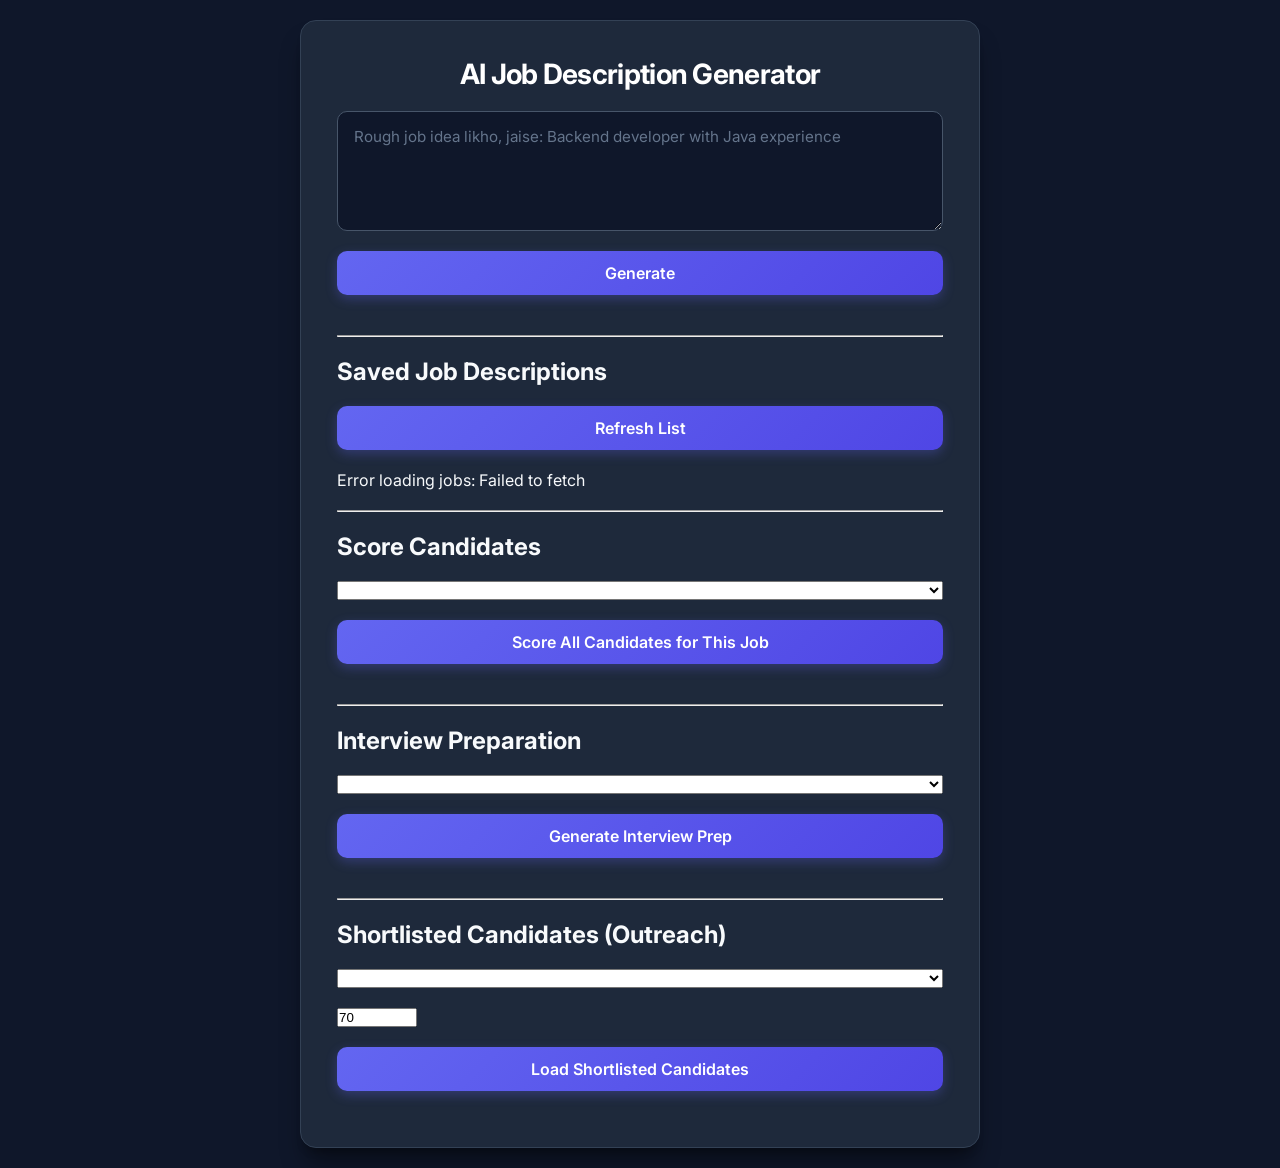
==== frontend/app.html @ d0492642 "Initial commit: Sift - AI recruiting assistant with RAG pipeline" ====
<!DOCTYPE html>
<html>
<head>
    <title>Kynto Clone - Job Description Generator</title>
    <link rel="stylesheet" href="style.css">
</head>
<body>
    <div class="container">
        <h1>AI Job Description Generator</h1>
        <textarea id="ideaInput" placeholder="Rough job idea likho, jaise: Backend developer with Java experience"></textarea>
        <button onclick="generateJobDescription()">Generate</button>
        <div id="result"></div>
        <button id="saveBtn" onclick="saveJobDescription()" style="display:none;">Save to Database</button>
    <div id="saveStatus"></div>
     <hr>

    <h2>Saved Job Descriptions</h2>
    <button onclick="loadAllJobs()">Refresh List</button>
    <div id="jobList"></div>

    <hr>
<h2>Score Candidates</h2>
<select id="jobSelect"></select>
<button onclick="scoreAllCandidates()">Score All Candidates for This Job</button>
<div id="scoreResults"></div>

<hr>
<h2>Interview Preparation</h2>
<select id="candidateSelect"></select>
<button onclick="generateInterviewPrep()">Generate Interview Prep</button>
<div id="prepResult"></div>

<hr>
<h2>Shortlisted Candidates (Outreach)</h2>
<select id="outreachJobSelect"></select>
<input type="number" id="thresholdInput" value="70" min="0" max="100" style="width:80px;" placeholder="Min score">
<button onclick="loadShortlisted()">Load Shortlisted Candidates</button>
<div id="shortlistResults"></div>

    </div>
    <script src="script.js"></script>
</body>
</html>
---- frontend/style.css ----
/* style.css */
@import url('https://fonts.googleapis.com/css2?family=Inter:wght@400;500;600;700&display=swap');

* {
    box-sizing: border-box;
    margin: 0;
    padding: 0;
}

body {
    font-family: 'Inter', -apple-system, BlinkMacSystemFont, "Segoe UI", Roboto, sans-serif;
    background: #0f172a;
    color: #f8fafc;
    min-height: 100vh;
    display: flex;
    justify-content: center;
    align-items: center;
    padding: 20px;
}

.container {
    background: #1e293b;
    border: 1px solid #334155;
    border-radius: 16px;
    box-shadow: 0 20px 25px -5px rgba(0, 0, 0, 0.4), 0 8px 10px -6px rgba(0, 0, 0, 0.3);
    width: 100%;
    max-width: 680px;
    padding: 36px;
    display: flex;
    flex-direction: column;
    gap: 20px;
}

h1 {
    font-size: 1.75rem;
    font-weight: 700;
    color: #ffffff;
    letter-spacing: -0.025em;
    text-align: center;
}

textarea#ideaInput {
    width: 100%;
    height: 120px;
    background-color: #0f172a;
    border: 1px solid #475569;
    border-radius: 10px;
    padding: 14px 16px;
    color: #f8fafc;
    font-family: inherit;
    font-size: 0.95rem;
    line-height: 1.5;
    resize: vertical;
    outline: none;
    transition: border-color 0.2s ease, box-shadow 0.2s ease;
}

textarea#ideaInput:focus {
    border-color: #6366f1;
    box-shadow: 0 0 0 3px rgba(99, 102, 241, 0.25);
}

textarea#ideaInput::placeholder {
    color: #64748b;
}

button {
    background: linear-gradient(135deg, #6366f1 0%, #4f46e5 100%);
    color: #ffffff;
    font-family: inherit;
    font-size: 1rem;
    font-weight: 600;
    padding: 12px 24px;
    border: none;
    border-radius: 10px;
    cursor: pointer;
    transition: transform 0.1s ease, background 0.2s ease, box-shadow 0.2s ease;
    box-shadow: 0 4px 12px rgba(99, 102, 241, 0.3);
}

button:hover {
    background: linear-gradient(135deg, #4f46e5 0%, #4338ca 100%);
    box-shadow: 0 6px 16px rgba(99, 102, 241, 0.4);
}

button:active {
    transform: scale(0.98);
}

#result {
    margin-top: 10px;
    background-color: #0f172a;
    border: 1px solid #334155;
    border-radius: 10px;
    padding: 20px;
    color: #cbd5e1;
    font-size: 0.95rem;
    line-height: 1.6;
    white-space: pre-wrap;
    word-break: break-word;
    min-height: 60px;
}
.job-card {
    border: 1px solid #ddd;
    border-radius: 8px;
    padding: 12px;
    margin-bottom: 10px;
}

.job-card h3 {
    margin: 0 0 8px 0;
}

.job-card button {
    background-color: #e74c3c;
    color: white;
    border: none;
    padding: 6px 12px;
    border-radius: 4px;
    cursor: pointer;
}


.score-card {
    border-left: 4px solid #3498db;
    padding: 10px;
    margin-bottom: 10px;
    background: #f9f9f9;
    color: #222;       
}

.score-card h3 {
    color: #111;
    margin: 0 0 8px 0;
}

.score-card p {
    color: #333;
}

.prep-card {
    border-left: 4px solid #2ecc71;
    padding: 15px;
    margin-top: 10px;
    background: #f9f9f9;
    color: #222;
}

.prep-card h3 {
    color: #111;
    margin: 12px 0 6px 0;
}


.rag-note {
    background: #eef6ff;
    border-left: 4px solid #3498db;
    padding: 10px 14px;
    margin-bottom: 15px;
    font-style: italic;
    color: #2c3e50;
    border-radius: 4px;
}

.prep-card p {
    color: #333;
    margin: 0;
}

#result:empty {
    display: none;
}

.outreach-card {
    border-left: 4px solid #9b59b6;
    padding: 15px;
    margin-bottom: 12px;
    background: #f9f9f9;
    color: #222;
}

.outreach-card h3 {
    color: #111;
    margin: 0 0 8px 0;
}

.outreach-card p {
    color: #333;
    margin: 0 0 10px 0;
}

.outreach-card button {
    background-color: #9b59b6;
    color: white;
    border: none;
    padding: 8px 16px;
    border-radius: 4px;
    cursor: pointer;
}

.badge-contacted {
    display: inline-block;
    background: #d4edda;
    color: #155724;
    padding: 6px 12px;
    border-radius: 4px;
    font-size: 13px;
    font-weight: 600;
}
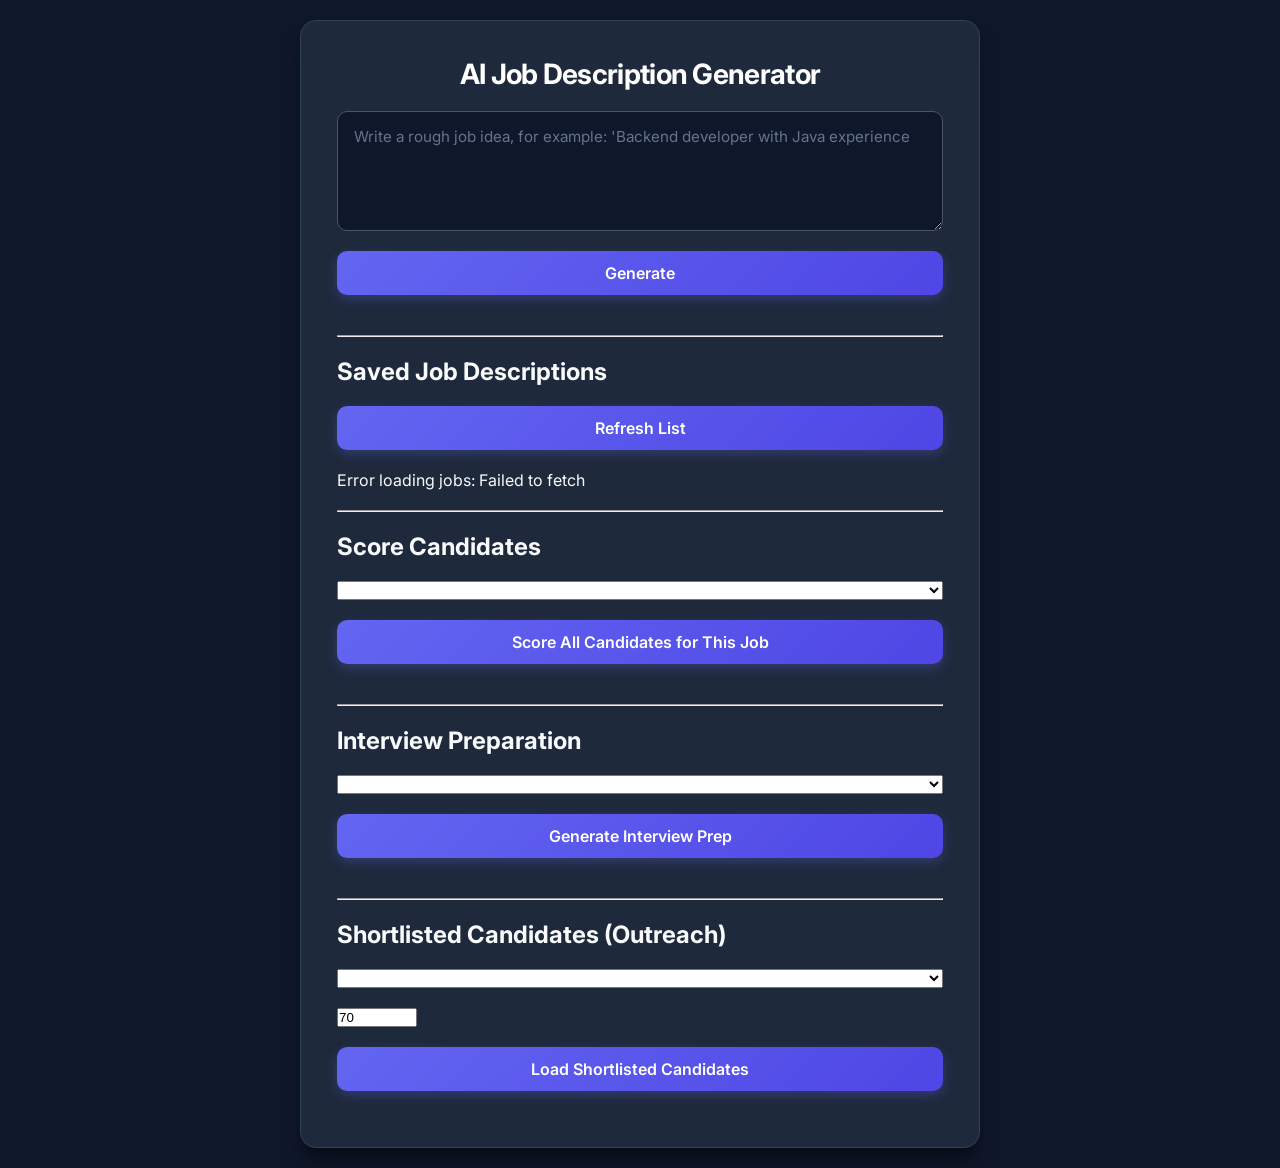
==== commit 8c7082d8: "The placeholder name has been changed" ====
--- a/frontend/app.html
+++ b/frontend/app.html
@@ -1,13 +1,13 @@
 <!DOCTYPE html>
 <html>
 <head>
-    <title>Kynto Clone - Job Description Generator</title>
+    <title>Sift - Job Description Generator</title>
     <link rel="stylesheet" href="style.css">
 </head>
 <body>
     <div class="container">
         <h1>AI Job Description Generator</h1>
-        <textarea id="ideaInput" placeholder="Rough job idea likho, jaise: Backend developer with Java experience"></textarea>
+        <textarea id="ideaInput" placeholder="Write a rough job idea, for example: 'Backend developer with Java experience"></textarea>
         <button onclick="generateJobDescription()">Generate</button>
         <div id="result"></div>
         <button id="saveBtn" onclick="saveJobDescription()" style="display:none;">Save to Database</button>
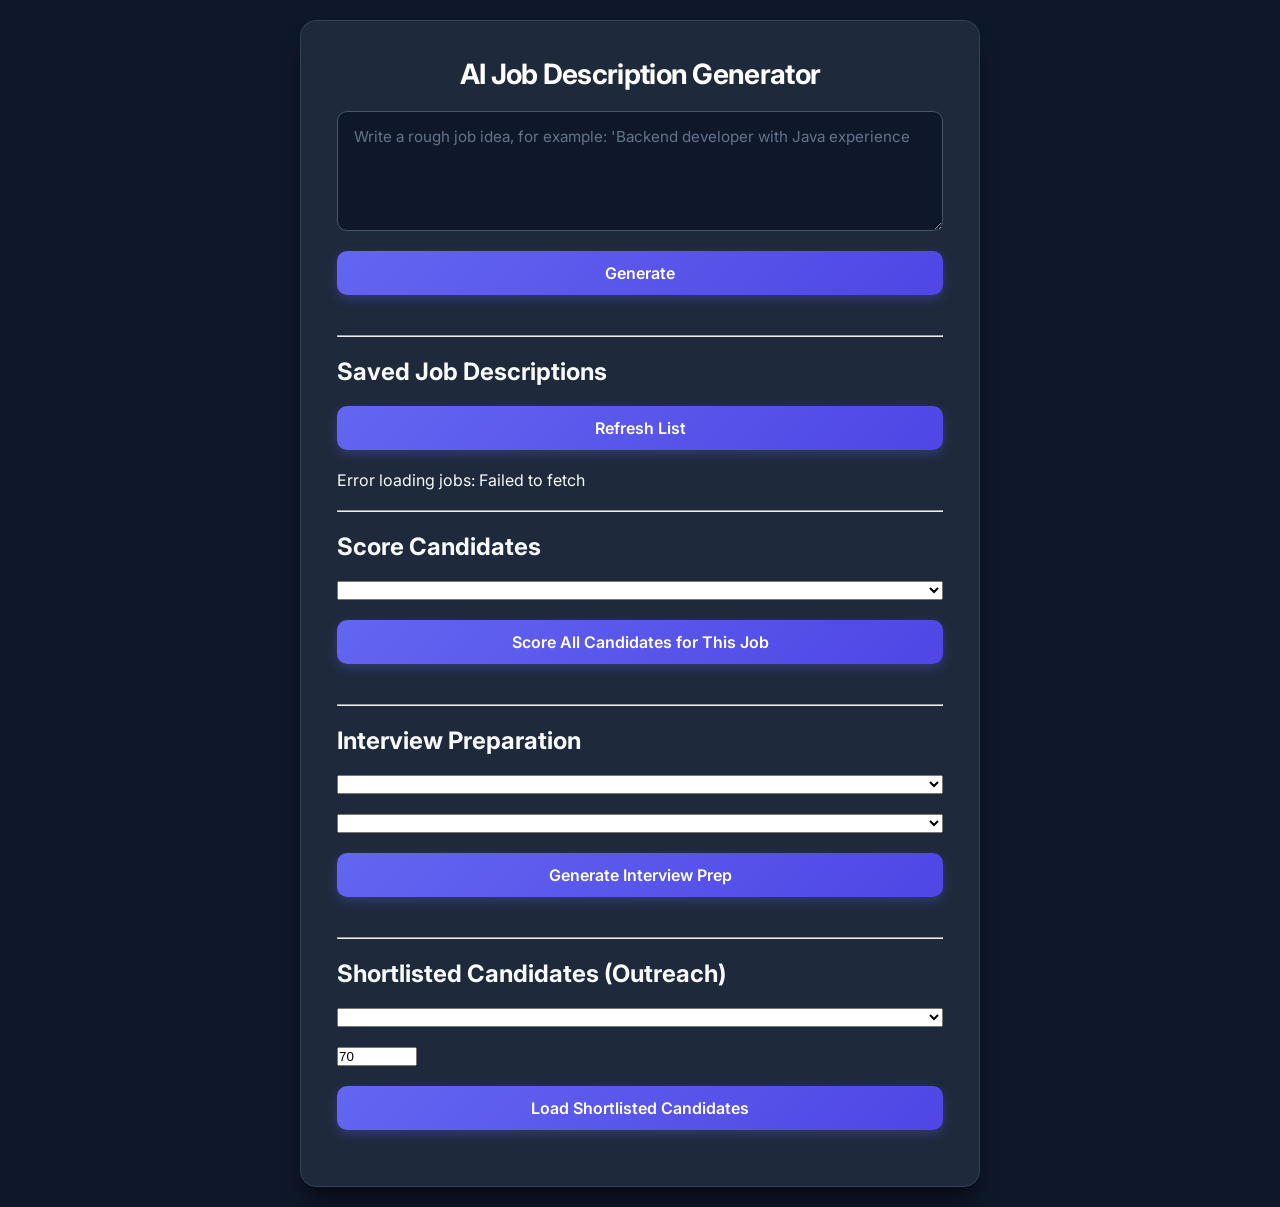
==== commit ced671ed: "Make interview prep job-aware" ====
--- a/frontend/app.html
+++ b/frontend/app.html
@@ -3,6 +3,7 @@
 <head>
     <title>Sift - Job Description Generator</title>
     <link rel="stylesheet" href="style.css">
+    <link rel="icon" type="image/svg+xml" href="favicon.svg">
 </head>
 <body>
     <div class="container">
@@ -26,6 +27,7 @@
 
 <hr>
 <h2>Interview Preparation</h2>
+        <select id="prepJobSelect"></select>
 <select id="candidateSelect"></select>
 <button onclick="generateInterviewPrep()">Generate Interview Prep</button>
 <div id="prepResult"></div>
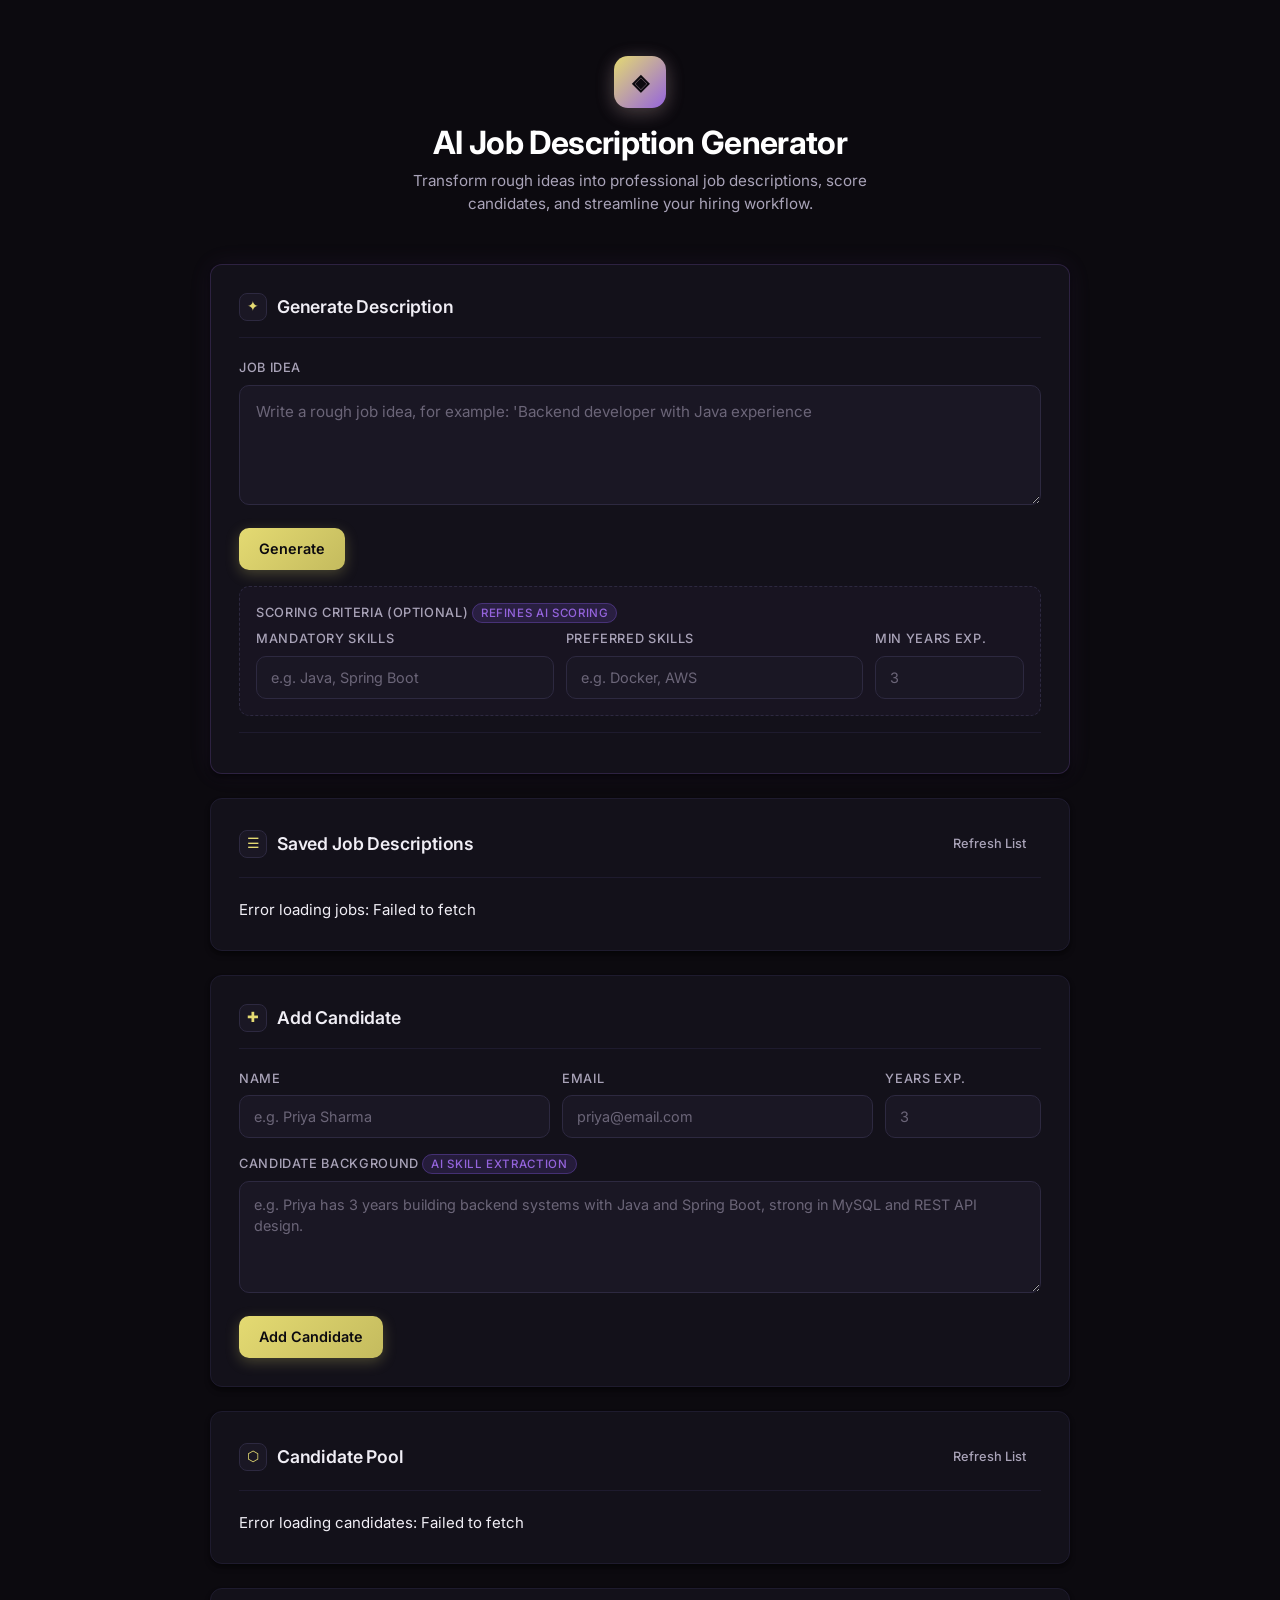
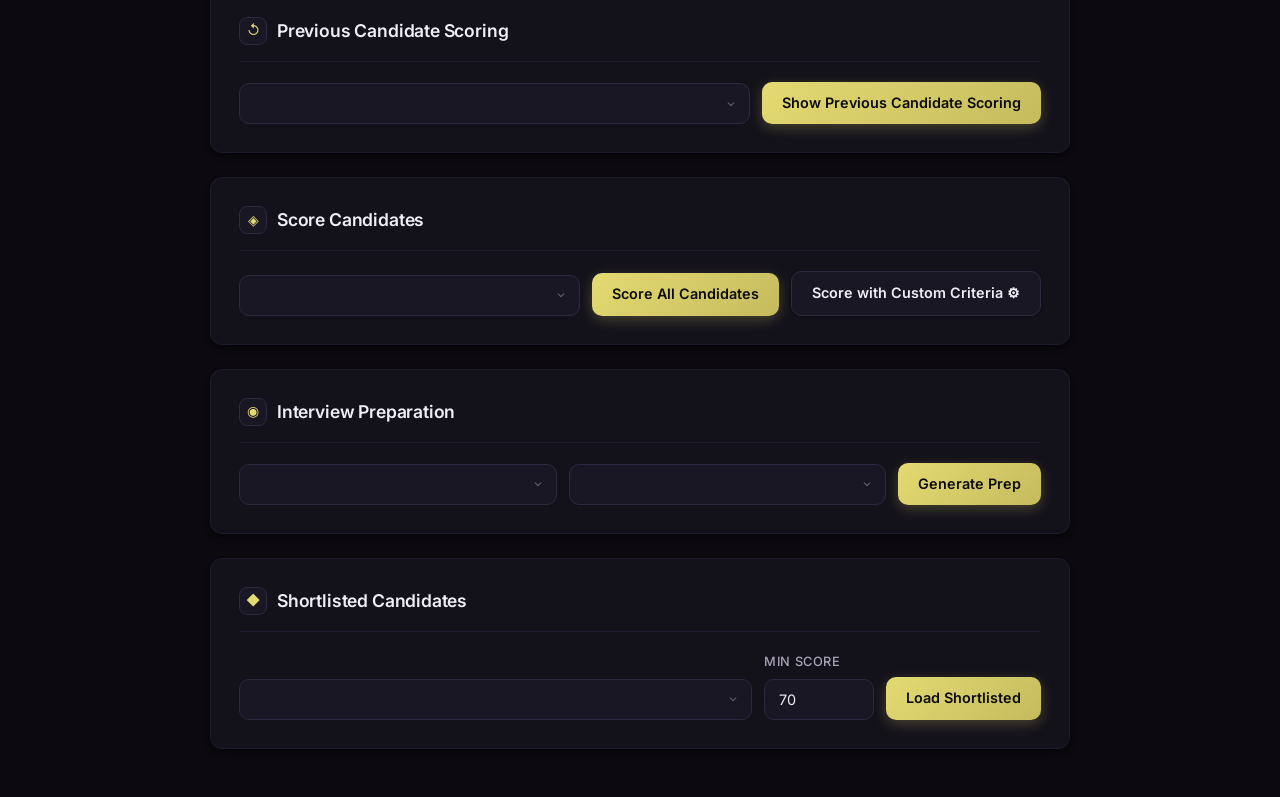
==== commit c6392f75: "Update app.html with updated UI" ====
--- a/frontend/app.html
+++ b/frontend/app.html
@@ -1,45 +1,217 @@
 <!DOCTYPE html>
-<html>
+<html lang="en">
 <head>
+    <meta charset="UTF-8">
+    <meta name="viewport" content="width=device-width, initial-scale=1.0">
     <title>Sift - Job Description Generator</title>
     <link rel="stylesheet" href="style.css">
     <link rel="icon" type="image/svg+xml" href="favicon.svg">
+    <base target="_blank">
 </head>
 <body>
+<div class="app-wrapper">
     <div class="container">
-        <h1>AI Job Description Generator</h1>
-        <textarea id="ideaInput" placeholder="Write a rough job idea, for example: 'Backend developer with Java experience"></textarea>
-        <button onclick="generateJobDescription()">Generate</button>
-        <div id="result"></div>
-        <button id="saveBtn" onclick="saveJobDescription()" style="display:none;">Save to Database</button>
-    <div id="saveStatus"></div>
-     <hr>
-
-    <h2>Saved Job Descriptions</h2>
-    <button onclick="loadAllJobs()">Refresh List</button>
-    <div id="jobList"></div>
-
-    <hr>
-<h2>Score Candidates</h2>
-<select id="jobSelect"></select>
-<button onclick="scoreAllCandidates()">Score All Candidates for This Job</button>
-<div id="scoreResults"></div>
-
-<hr>
-<h2>Interview Preparation</h2>
-        <select id="prepJobSelect"></select>
-<select id="candidateSelect"></select>
-<button onclick="generateInterviewPrep()">Generate Interview Prep</button>
-<div id="prepResult"></div>
-
-<hr>
-<h2>Shortlisted Candidates (Outreach)</h2>
-<select id="outreachJobSelect"></select>
-<input type="number" id="thresholdInput" value="70" min="0" max="100" style="width:80px;" placeholder="Min score">
-<button onclick="loadShortlisted()">Load Shortlisted Candidates</button>
-<div id="shortlistResults"></div>
-
+        <header class="page-header">
+            <div class="brand-mark">
+                <span class="brand-icon">◈</span>
+            </div>
+            <h1>AI Job Description Generator</h1>
+            <p class="subtitle">Transform rough ideas into professional job descriptions, score candidates, and streamline your hiring workflow.</p>
+        </header>
+
+
+        <section class="section-card primary-section">
+            <div class="section-header">
+                <span class="section-icon">✦</span>
+                <h2>Generate Description</h2>
+            </div>
+            <div class="input-group">
+                <label for="ideaInput">Job Idea</label>
+                <textarea id="ideaInput" placeholder="Write a rough job idea, for example: 'Backend developer with Java experience"></textarea>
+            </div>
+            <div class="action-row">
+                <button class="btn-primary" onclick="generateJobDescription()">Generate</button>
+            </div>
+            <div id="result" class="result-panel"></div>
+            <div class="input-group criteria-group">
+                <label class="label-with-badge">
+                    Scoring Criteria (Optional)
+                    <span class="ai-badge">Refines AI Scoring</span>
+                </label>
+                <div class="form-row">
+                    <div class="input-wrapper" style="flex:2;">
+                        <label for="mandatorySkillsInput">Mandatory Skills</label>
+                        <input type="text" id="mandatorySkillsInput" placeholder="e.g. Java, Spring Boot">
+                    </div>
+                    <div class="input-wrapper" style="flex:2;">
+                        <label for="preferredSkillsInput">Preferred Skills</label>
+                        <input type="text" id="preferredSkillsInput" placeholder="e.g. Docker, AWS">
+                    </div>
+                    <div class="input-wrapper" style="flex:1;">
+                        <label for="minExpInput">Min Years Exp.</label>
+                        <input type="number" id="minExpInput" placeholder="3">
+                    </div>
+                </div>
+            </div>
+            <div class="action-row secondary-actions">
+                <button id="saveBtn" class="btn-secondary" onclick="saveJobDescription()" style="display:none;">Save to Database</button>
+                <div id="saveStatus" class="status-message"></div>
+            </div>
+        </section>
+
+
+        <section class="section-card">
+            <div class="section-header">
+                <span class="section-icon">☰</span>
+                <h2>Saved Job Descriptions</h2>
+                <button class="btn-ghost btn-small" onclick="loadAllJobs()">Refresh List</button>
+            </div>
+            <div id="jobList" class="content-list"></div>
+        </section>
+
+
+        <section class="section-card">
+            <div class="section-header">
+                <span class="section-icon">✚</span>
+                <h2>Add Candidate</h2>
+            </div>
+            <div class="input-group">
+                <div class="form-row">
+                    <div class="input-wrapper" style="flex:2;">
+                        <label for="newCandName">Name</label>
+                        <input type="text" id="newCandName" placeholder="e.g. Priya Sharma">
+                    </div>
+                    <div class="input-wrapper" style="flex:2;">
+                        <label for="newCandEmail">Email</label>
+                        <input type="email" id="newCandEmail" placeholder="priya@email.com">
+                    </div>
+                    <div class="input-wrapper" style="flex:1;">
+                        <label for="newCandExp">Years Exp.</label>
+                        <input type="number" id="newCandExp" placeholder="3">
+                    </div>
+                </div>
+            </div>
+            <div class="input-group">
+                <label for="newCandDesc" class="label-with-badge">
+                    Candidate Background
+                    <span class="ai-badge">AI Skill Extraction</span>
+                </label>
+                <textarea id="newCandDesc" rows="4" placeholder="e.g. Priya has 3 years building backend systems with Java and Spring Boot, strong in MySQL and REST API design."></textarea>
+            </div>
+            <div class="action-row">
+                <button class="btn-primary" onclick="addCandidateManually()">Add Candidate</button>
+            </div>
+            <div id="addCandStatus" class="status-message"></div>
+        </section>
+
+        <section class="section-card">
+            <div class="section-header">
+                <span class="section-icon">⬡</span>
+                <h2>Candidate Pool</h2>
+                <button class="btn-ghost btn-small" onclick="loadCandidateProfiles()">Refresh List</button>
+            </div>
+            <div id="candidateList" class="content-list"></div>
+        </section>
+
+
+        <section class="section-card">
+            <div class="section-header">
+                <span class="section-icon">↺</span>
+                <h2>Previous Candidate Scoring</h2>
+            </div>
+            <div class="form-row">
+                <div class="select-wrapper">
+                    <select id="historyJobSelect"></select>
+                </div>
+                <button class="btn-primary" onclick="loadPreviousScores()">Show Previous Candidate Scoring</button>
+            </div>
+            <div id="historyResults" class="content-list"></div>
+        </section>
+
+
+        <section class="section-card">
+            <div class="section-header">
+                <span class="section-icon">◈</span>
+                <h2>Score Candidates</h2>
+            </div>
+            <div class="form-row">
+                <div class="select-wrapper">
+                    <select id="jobSelect"></select>
+                </div>
+                <button class="btn-primary" onclick="scoreAllCandidates()">Score All Candidates</button>
+                <button class="btn-secondary" onclick="toggleCustomCriteriaPanel()">Score with Custom Criteria ⚙</button>
+            </div>
+
+
+            <div id="customCriteriaPanel" class="criteria-group" style="display:none;">
+                <label class="label-with-badge">
+                    Custom Scoring Criteria
+                    <span class="ai-badge">Session Only — Not Saved</span>
+                </label>
+                <div class="form-row">
+                    <div class="input-wrapper" style="flex:2;">
+                        <label for="customMandatorySkills">Mandatory Skills</label>
+                        <input type="text" id="customMandatorySkills" placeholder="e.g. Backend development">
+                    </div>
+                    <div class="input-wrapper" style="flex:2;">
+                        <label for="customPreferredSkills">Preferred Skills</label>
+                        <input type="text" id="customPreferredSkills" placeholder="e.g. Java, Spring Boot">
+                    </div>
+                    <div class="input-wrapper" style="flex:1;">
+                        <label for="customMinExp">Min Years Exp.</label>
+                        <input type="number" id="customMinExp" placeholder="3">
+                    </div>
+                </div>
+                <div class="input-group" style="margin-top:12px;">
+                    <label for="customRecruiterNotes">Recruiter Notes / Flexibility</label>
+                    <textarea id="customRecruiterNotes" rows="3" placeholder="e.g. Open to candidates with PHP or similar backend experience instead of Java specifically, if their overall experience is strong."></textarea>
+                </div>
+                <div class="action-row" style="margin-top:12px;">
+                    <button class="btn-primary" onclick="scoreWithCustomCriteria()">Score with these Criteria</button>
+                </div>
+            </div>
+
+            <div id="scoreResults" class="content-list"></div>
+        </section>
+
+
+        <section class="section-card">
+            <div class="section-header">
+                <span class="section-icon">◉</span>
+                <h2>Interview Preparation</h2>
+            </div>
+            <div class="form-row">
+                <div class="select-wrapper">
+                    <select id="prepJobSelect"></select>
+                </div>
+                <div class="select-wrapper">
+                    <select id="candidateSelect"></select>
+                </div>
+                <button class="btn-primary" onclick="generateInterviewPrep()">Generate Prep</button>
+            </div>
+            <div id="prepResult" class="result-panel"></div>
+        </section>
+
+
+        <section class="section-card">
+            <div class="section-header">
+                <span class="section-icon">◆</span>
+                <h2>Shortlisted Candidates</h2>
+            </div>
+            <div class="form-row">
+                <div class="select-wrapper">
+                    <select id="outreachJobSelect"></select>
+                </div>
+                <div class="input-wrapper threshold-wrapper">
+                    <label for="thresholdInput">Min Score</label>
+                    <input type="number" id="thresholdInput" value="70" min="0" max="100" placeholder="Min score">
+                </div>
+                <button class="btn-primary" onclick="loadShortlisted()">Load Shortlisted</button>
+            </div>
+            <div id="shortlistResults" class="content-list"></div>
+        </section>
     </div>
-    <script src="script.js"></script>
+</div>
+<script src="script.js"></script>
 </body>
 </html>
--- a/frontend/style.css
+++ b/frontend/style.css
@@ -1,209 +1,810 @@
-/* style.css */
+
 @import url('https://fonts.googleapis.com/css2?family=Inter:wght@400;500;600;700&display=swap');
 
-* {
+
+:root {
+    --gold: #E4DA72;
+    --gold-dim: #c4bb5e;
+    --gold-glow: rgba(228, 218, 114, 0.15);
+    --gold-glow-strong: rgba(228, 218, 114, 0.3);
+    --purple: #9564DD;
+    --purple-dim: #7a4fc4;
+    --purple-glow: rgba(149, 100, 221, 0.15);
+    --purple-glow-strong: rgba(149, 100, 221, 0.3);
+
+    --bg-primary: #0c0a0f;
+    --bg-secondary: #13111a;
+    --bg-tertiary: #1a1724;
+    --bg-elevated: #1e1b2e;
+    --border-subtle: #1e1b2e;
+    --border-default: #2d2940;
+    --border-focus: var(--purple);
+    --text-primary: #f0eef5;
+    --text-secondary: #a9a3b8;
+    --text-muted: #6b6578;
+    --success: #7dd87d;
+    --warning: #e4c972;
+    --danger: #e47d7d;
+    --info: #7da8e4;
+
+    --radius-sm: 8px;
+    --radius-md: 10px;
+    --radius-lg: 12px;
+    --shadow-sm: 0 1px 2px 0 rgba(0, 0, 0, 0.5);
+    --shadow-md: 0 4px 6px -1px rgba(0, 0, 0, 0.45), 0 2px 4px -2px rgba(0, 0, 0, 0.35);
+    --shadow-lg: 0 10px 15px -3px rgba(0, 0, 0, 0.5), 0 4px 6px -4px rgba(0, 0, 0, 0.4);
+    --shadow-gold: 0 0 24px rgba(228, 218, 114, 0.08);
+    --shadow-purple: 0 0 24px rgba(149, 100, 221, 0.08);
+    --transition-fast: 150ms ease;
+    --transition-base: 200ms ease;
+    --transition-slow: 300ms ease;
+}
+
+
+*, *::before, *::after {
     box-sizing: border-box;
     margin: 0;
     padding: 0;
 }
 
+html {
+    scroll-behavior: smooth;
+    -webkit-font-smoothing: antialiased;
+    -moz-osx-font-smoothing: grayscale;
+}
+
 body {
     font-family: 'Inter', -apple-system, BlinkMacSystemFont, "Segoe UI", Roboto, sans-serif;
-    background: #0f172a;
-    color: #f8fafc;
+    background: var(--bg-primary);
+    color: var(--text-primary);
     min-height: 100vh;
+    line-height: 1.6;
+    font-size: 15px;
+}
+
+
+.app-wrapper {
     display: flex;
     justify-content: center;
-    align-items: center;
-    padding: 20px;
+    padding: 48px 20px;
+    min-height: 100vh;
 }
 
 .container {
-    background: #1e293b;
-    border: 1px solid #334155;
-    border-radius: 16px;
-    box-shadow: 0 20px 25px -5px rgba(0, 0, 0, 0.4), 0 8px 10px -6px rgba(0, 0, 0, 0.3);
     width: 100%;
-    max-width: 680px;
-    padding: 36px;
+    max-width: 860px;
     display: flex;
     flex-direction: column;
-    gap: 20px;
-}
-
-h1 {
-    font-size: 1.75rem;
+    gap: 24px;
+}
+
+
+.page-header {
+    text-align: center;
+    margin-bottom: 8px;
+    padding: 8px 0 16px;
+}
+
+.brand-mark {
+    display: inline-flex;
+    align-items: center;
+    justify-content: center;
+    width: 52px;
+    height: 52px;
+    background: linear-gradient(135deg, var(--gold) 0%, var(--purple) 100%);
+    border-radius: 14px;
+    margin-bottom: 16px;
+    box-shadow: 0 4px 20px rgba(228, 218, 114, 0.2), 0 4px 20px rgba(149, 100, 221, 0.2);
+}
+
+.brand-icon {
+    font-size: 1.4rem;
+    color: #0c0a0f;
+    font-weight: 700;
+    line-height: 1;
+}
+
+.page-header h1 {
+    font-size: 2rem;
     font-weight: 700;
     color: #ffffff;
-    letter-spacing: -0.025em;
-    text-align: center;
+    letter-spacing: -0.02em;
+    line-height: 1.2;
+    margin-bottom: 8px;
+}
+
+.page-header .subtitle {
+    font-size: 0.95rem;
+    color: var(--text-secondary);
+    max-width: 520px;
+    margin: 0 auto;
+    line-height: 1.5;
+}
+
+
+.section-card {
+    background: var(--bg-secondary);
+    border: 1px solid var(--border-subtle);
+    border-radius: var(--radius-lg);
+    padding: 28px;
+    box-shadow: var(--shadow-md);
+    transition: border-color var(--transition-base), box-shadow var(--transition-base);
+    animation: fadeInUp 0.5s ease backwards;
+}
+
+.section-card:nth-child(2) { animation-delay: 0.05s; }
+.section-card:nth-child(3) { animation-delay: 0.1s; }
+.section-card:nth-child(4) { animation-delay: 0.15s; }
+.section-card:nth-child(5) { animation-delay: 0.2s; }
+.section-card:nth-child(6) { animation-delay: 0.25s; }
+
+.section-card:hover {
+    border-color: var(--border-default);
+    box-shadow: var(--shadow-lg);
+}
+
+.primary-section {
+    border-color: rgba(149, 100, 221, 0.2);
+    box-shadow: var(--shadow-md), var(--shadow-purple);
+}
+
+.primary-section:hover {
+    border-color: rgba(149, 100, 221, 0.35);
+}
+
+.section-header {
+    display: flex;
+    align-items: center;
+    gap: 10px;
+    margin-bottom: 20px;
+    padding-bottom: 16px;
+    border-bottom: 1px solid var(--border-subtle);
+}
+
+.section-header h2 {
+    font-size: 1.1rem;
+    font-weight: 600;
+    color: var(--text-primary);
+    flex: 1;
+    letter-spacing: -0.01em;
+}
+
+.section-icon {
+    display: inline-flex;
+    align-items: center;
+    justify-content: center;
+    width: 28px;
+    height: 28px;
+    background: var(--bg-tertiary);
+    border: 1px solid var(--border-default);
+    border-radius: var(--radius-sm);
+    font-size: 0.85rem;
+    color: var(--gold);
+    line-height: 1;
+}
+
+
+.input-group {
+    margin-bottom: 16px;
+}
+
+.input-group label,
+.input-wrapper label {
+    display: block;
+    font-size: 0.8rem;
+    font-weight: 500;
+    color: var(--text-secondary);
+    margin-bottom: 6px;
+    text-transform: uppercase;
+    letter-spacing: 0.05em;
 }
 
 textarea#ideaInput {
     width: 100%;
     height: 120px;
-    background-color: #0f172a;
-    border: 1px solid #475569;
-    border-radius: 10px;
+    background: var(--bg-tertiary);
+    border: 1px solid var(--border-default);
+    border-radius: var(--radius-md);
     padding: 14px 16px;
-    color: #f8fafc;
+    color: var(--text-primary);
     font-family: inherit;
     font-size: 0.95rem;
-    line-height: 1.5;
+    line-height: 1.6;
     resize: vertical;
     outline: none;
-    transition: border-color 0.2s ease, box-shadow 0.2s ease;
+    transition: border-color var(--transition-fast), box-shadow var(--transition-fast);
 }
 
 textarea#ideaInput:focus {
-    border-color: #6366f1;
-    box-shadow: 0 0 0 3px rgba(99, 102, 241, 0.25);
+    border-color: var(--purple);
+    box-shadow: 0 0 0 3px var(--purple-glow);
 }
 
 textarea#ideaInput::placeholder {
-    color: #64748b;
+    color: var(--text-muted);
+}
+
+
+.select-wrapper {
+    position: relative;
+    flex: 1;
+    min-width: 180px;
+}
+
+.select-wrapper::after {
+    content: '';
+    position: absolute;
+    right: 14px;
+    top: 50%;
+    transform: translateY(-50%);
+    width: 10px;
+    height: 10px;
+    background-image: url("data:image/svg+xml,%3Csvg xmlns='http://www.w3.org/2000/svg' fill='none' viewBox='0 0 24 24' stroke='%236b6578' stroke-width='2.5'%3E%3Cpath stroke-linecap='round' stroke-linejoin='round' d='M19 9l-7 7-7-7'/%3E%3C/svg%3E");
+    background-size: contain;
+    background-repeat: no-repeat;
+    pointer-events: none;
+}
+
+select {
+    width: 100%;
+    appearance: none;
+    -webkit-appearance: none;
+    background: var(--bg-tertiary);
+    border: 1px solid var(--border-default);
+    border-radius: var(--radius-md);
+    padding: 11px 36px 11px 14px;
+    color: var(--text-primary);
+    font-family: inherit;
+    font-size: 0.9rem;
+    cursor: pointer;
+    outline: none;
+    transition: border-color var(--transition-fast), box-shadow var(--transition-fast);
+}
+
+select:focus {
+    border-color: var(--purple);
+    box-shadow: 0 0 0 3px var(--purple-glow);
+}
+
+select option {
+    background: var(--bg-tertiary);
+    color: var(--text-primary);
+    padding: 8px;
+}
+
+
+#thresholdInput {
+    width: 100%;
+    background: var(--bg-tertiary);
+    border: 1px solid var(--border-default);
+    border-radius: var(--radius-md);
+    padding: 11px 14px;
+    color: var(--text-primary);
+    font-family: inherit;
+    font-size: 0.9rem;
+    outline: none;
+    transition: border-color var(--transition-fast), box-shadow var(--transition-fast);
+}
+
+#thresholdInput:focus {
+    border-color: var(--purple);
+    box-shadow: 0 0 0 3px var(--purple-glow);
+}
+
+.threshold-wrapper {
+    width: 110px;
+    flex-shrink: 0;
+}
+
+
+.form-row {
+    display: flex;
+    align-items: flex-end;
+    gap: 12px;
+    flex-wrap: wrap;
+}
+
+.form-row .select-wrapper,
+.form-row .input-wrapper {
+    margin-bottom: 0;
 }
 
 button {
-    background: linear-gradient(135deg, #6366f1 0%, #4f46e5 100%);
-    color: #ffffff;
     font-family: inherit;
-    font-size: 1rem;
+    font-size: 0.9rem;
     font-weight: 600;
-    padding: 12px 24px;
+    padding: 11px 20px;
     border: none;
-    border-radius: 10px;
+    border-radius: var(--radius-md);
     cursor: pointer;
-    transition: transform 0.1s ease, background 0.2s ease, box-shadow 0.2s ease;
-    box-shadow: 0 4px 12px rgba(99, 102, 241, 0.3);
-}
-
-button:hover {
-    background: linear-gradient(135deg, #4f46e5 0%, #4338ca 100%);
-    box-shadow: 0 6px 16px rgba(99, 102, 241, 0.4);
+    transition: transform var(--transition-fast), background var(--transition-fast), box-shadow var(--transition-fast);
+    white-space: nowrap;
+    display: inline-flex;
+    align-items: center;
+    justify-content: center;
+    gap: 6px;
+    line-height: 1.4;
 }
 
 button:active {
-    transform: scale(0.98);
-}
-
-#result {
-    margin-top: 10px;
-    background-color: #0f172a;
-    border: 1px solid #334155;
-    border-radius: 10px;
+    transform: scale(0.97);
+}
+
+.btn-primary {
+    background: linear-gradient(135deg, var(--gold) 0%, var(--gold-dim) 100%);
+    color: #0c0a0f;
+    box-shadow: 0 4px 14px rgba(228, 218, 114, 0.25);
+}
+
+.btn-primary:hover {
+    background: linear-gradient(135deg, #f0e68a 0%, var(--gold) 100%);
+    box-shadow: 0 6px 20px rgba(228, 218, 114, 0.4);
+    transform: translateY(-1px);
+}
+
+.btn-secondary {
+    background: var(--bg-tertiary);
+    color: var(--text-primary);
+    border: 1px solid var(--border-default);
+    box-shadow: var(--shadow-sm);
+}
+
+.btn-secondary:hover {
+    background: var(--bg-elevated);
+    border-color: var(--purple);
+    color: var(--purple);
+    transform: translateY(-1px);
+}
+
+.btn-ghost {
+    background: transparent;
+    color: var(--text-secondary);
+    border: 1px solid transparent;
+    padding: 8px 14px;
+    font-weight: 500;
+    box-shadow: none;
+}
+
+.btn-ghost:hover {
+    background: var(--bg-tertiary);
+    color: var(--gold);
+    border-color: var(--border-default);
+}
+
+.btn-small {
+    padding: 7px 14px;
+    font-size: 0.8rem;
+}
+
+.action-row {
+    display: flex;
+    align-items: center;
+    gap: 12px;
+    flex-wrap: wrap;
+}
+
+.secondary-actions {
+    margin-top: 12px;
+    padding-top: 12px;
+    border-top: 1px solid var(--border-subtle);
+}
+
+
+.result-panel {
+    margin-top: 16px;
+    background: var(--bg-tertiary);
+    border: 1px solid var(--border-default);
+    border-radius: var(--radius-md);
     padding: 20px;
-    color: #cbd5e1;
+    color: var(--text-secondary);
     font-size: 0.95rem;
-    line-height: 1.6;
+    line-height: 1.7;
     white-space: pre-wrap;
     word-break: break-word;
     min-height: 60px;
-}
+    transition: border-color var(--transition-base);
+}
+
+.result-panel:not(:empty) {
+    border-color: rgba(228, 218, 114, 0.15);
+    box-shadow: inset 0 1px 2px rgba(0, 0, 0, 0.3);
+}
+
+.result-panel:empty {
+    display: none;
+}
+
+.content-list {
+    display: flex;
+    flex-direction: column;
+    gap: 12px;
+}
+
+.status-message {
+    font-size: 0.85rem;
+    color: var(--gold);
+    font-weight: 500;
+    animation: fadeIn 0.3s ease;
+}
+
+
+input[type="text"],
+input[type="email"],
+input[type="number"],
+textarea {
+    width: 100%;
+    background: var(--bg-tertiary, #161b22);
+    border: 1px solid var(--border-default, rgba(255, 255, 255, 0.1));
+    border-radius: var(--radius-md, 8px);
+    padding: 12px 14px;
+    color: var(--text-primary, #f0f6fc);
+    font-family: inherit;
+    font-size: 0.9rem;
+    outline: none;
+    transition: border-color var(--transition-fast, 0.2s), box-shadow var(--transition-fast, 0.2s);
+}
+
+
+textarea {
+    min-height: 110px;
+    resize: vertical;
+    line-height: 1.5;
+}
+
+input[type="text"]:focus,
+input[type="email"]:focus,
+input[type="number"]:focus,
+textarea:focus {
+    border-color: var(--purple, #8a5cf6);
+    box-shadow: 0 0 0 3px var(--purple-glow, rgba(138, 92, 246, 0.25));
+}
+
+input::placeholder,
+textarea::placeholder {
+    color: var(--text-muted, #8b949e);
+}
+
+
+.label-with-badge {
+    display: flex;
+    align-items: center;
+    justify-content: space-between;
+    margin-bottom: 8px;
+    font-size: 0.85rem;
+    color: var(--text-muted, #8b949e);
+}
+
+.ai-badge {
+    background: rgba(138, 92, 246, 0.15);
+    color: var(--purple, #a78bfa);
+    border: 1px solid rgba(138, 92, 246, 0.3);
+    padding: 2px 8px;
+    border-radius: 12px;
+    font-size: 0.72rem;
+    font-weight: 500;
+}
+
+
+.job-card,
+.score-card,
+.prep-card,
+.outreach-card,
+.rag-note {
+    background: var(--bg-tertiary);
+    border: 1px solid var(--border-default);
+    border-radius: var(--radius-md);
+    padding: 18px;
+    transition: transform var(--transition-base), box-shadow var(--transition-base), border-color var(--transition-base);
+}
+
+.job-card:hover,
+.score-card:hover,
+.prep-card:hover,
+.outreach-card:hover {
+    transform: translateY(-2px);
+    box-shadow: var(--shadow-md);
+    border-color: var(--border-default);
+}
+
+
 .job-card {
-    border: 1px solid #ddd;
-    border-radius: 8px;
-    padding: 12px;
-    margin-bottom: 10px;
+    border-left: 3px solid var(--gold);
 }
 
 .job-card h3 {
+    margin: 0 0 10px 0;
+    font-size: 1rem;
+    font-weight: 600;
+    color: var(--text-primary);
+}
+
+.job-card button {
+    background: rgba(228, 218, 114, 0.08);
+    color: var(--gold);
+    border: 1px solid rgba(228, 218, 114, 0.2);
+    padding: 6px 12px;
+    font-size: 0.8rem;
+    font-weight: 500;
+    box-shadow: none;
+}
+.job-card, .job-card p,
+.score-card, .score-card p,
+.prep-card, .prep-card h3, .prep-card p,
+.outreach-card, .outreach-card p,
+.candidate-card, .candidate-card p {
+    white-space: normal;
+}
+
+.criteria-group {
+    background: rgba(149, 100, 221, 0.04);
+    border: 1px dashed var(--border-default);
+    border-radius: var(--radius-md);
+    padding: 16px;
+    margin-top: 16px;
+}
+
+.job-card button:hover {
+    background: rgba(228, 218, 114, 0.15);
+    border-color: rgba(228, 218, 114, 0.4);
+    transform: translateY(-1px);
+}
+
+
+.score-card {
+    border-left: 3px solid var(--purple);
+}
+
+.score-card h3 {
+    color: var(--text-primary);
     margin: 0 0 8px 0;
-}
-
-.job-card button {
-    background-color: #e74c3c;
-    color: white;
-    border: none;
-    padding: 6px 12px;
+    font-size: 1rem;
+    font-weight: 600;
+}
+
+.score-card p {
+    color: var(--text-secondary);
+    line-height: 1.6;
+}
+
+
+.prep-card {
+    border-left: 3px solid var(--gold);
+    margin-top: 10px;
+}
+
+.prep-card h3 {
+    color: var(--text-primary);
+    margin: 12px 0 6px 0;
+    font-size: 1rem;
+    font-weight: 600;
+}
+
+.prep-card h3:first-child {
+    margin-top: 0;
+}
+
+.prep-card p {
+    color: var(--text-secondary);
+    margin: 0 0 10px 0;
+    line-height: 1.6;
+
+}
+.prep-card,
+.prep-card h3,
+.prep-card p {
+    white-space: normal;
+}
+
+.prep-card p:last-child {
+    margin-bottom: 0;
+}
+
+.candidate-card {
+    background: rgba(255, 255, 255, 0.03);
+    border: 1px solid rgba(255, 255, 255, 0.08);
+    border-left: 4px solid var(--info);
+    border-radius: var(--radius-sm, 8px);
+    padding: 16px 20px;
+    margin-bottom: 16px;
+    transition: transform 0.2s ease, background-color 0.2s ease;
+}
+
+.candidate-card:hover {
+    background: rgba(255, 255, 255, 0.05);
+    transform: translateY(-2px);
+}
+
+.candidate-card h3 {
+    color: var(--text-primary);
+    margin: 0 0 4px 0;
+    font-size: 1.05rem;
+    font-weight: 600;
+}
+
+.candidate-card .candidate-meta {
+    font-size: 0.82rem;
+    color: var(--text-muted);
+    margin-bottom: 12px;
+}
+
+.candidate-card .skill-chips {
+    display: flex;
+    flex-wrap: wrap;
+    gap: 6px;
+    margin-bottom: 12px;
+}
+
+.skill-chip {
+    background: rgba(125, 168, 228, 0.12);
+    color: var(--info);
+    border: 1px solid rgba(125, 168, 228, 0.25);
+    padding: 3px 10px;
     border-radius: 4px;
-    cursor: pointer;
-}
-
-
-.score-card {
-    border-left: 4px solid #3498db;
-    padding: 10px;
-    margin-bottom: 10px;
-    background: #f9f9f9;
-    color: #222;       
-}
-
-.score-card h3 {
-    color: #111;
-    margin: 0 0 8px 0;
-}
-
-.score-card p {
-    color: #333;
-}
-
-.prep-card {
-    border-left: 4px solid #2ecc71;
-    padding: 15px;
-    margin-top: 10px;
-    background: #f9f9f9;
-    color: #222;
-}
-
-.prep-card h3 {
-    color: #111;
-    margin: 12px 0 6px 0;
-}
-
+    font-size: 0.75rem;
+    font-weight: 500;
+}
+
+.candidate-card p {
+    color: var(--text-secondary);
+    line-height: 1.5;
+    margin: 0;
+    font-size: 0.88rem;
+}
 
 .rag-note {
-    background: #eef6ff;
-    border-left: 4px solid #3498db;
-    padding: 10px 14px;
+    background: rgba(149, 100, 221, 0.06);
+    border-left: 3px solid var(--purple);
+    padding: 14px 16px;
     margin-bottom: 15px;
     font-style: italic;
-    color: #2c3e50;
-    border-radius: 4px;
-}
-
-.prep-card p {
-    color: #333;
-    margin: 0;
-}
-
-#result:empty {
-    display: none;
-}
+    color: var(--text-secondary);
+    font-size: 0.9rem;
+    line-height: 1.6;
+}
+
 
 .outreach-card {
-    border-left: 4px solid #9b59b6;
-    padding: 15px;
-    margin-bottom: 12px;
-    background: #f9f9f9;
-    color: #222;
+    border-left: 3px solid var(--purple);
 }
 
 .outreach-card h3 {
-    color: #111;
+    color: var(--text-primary);
     margin: 0 0 8px 0;
+    font-size: 1rem;
+    font-weight: 600;
 }
 
 .outreach-card p {
-    color: #333;
-    margin: 0 0 10px 0;
+    color: var(--text-secondary);
+    margin: 0 0 12px 0;
+    line-height: 1.6;
 }
 
 .outreach-card button {
-    background-color: #9b59b6;
-    color: white;
-    border: none;
+    background: rgba(149, 100, 221, 0.1);
+    color: var(--purple);
+    border: 1px solid rgba(149, 100, 221, 0.25);
     padding: 8px 16px;
-    border-radius: 4px;
-    cursor: pointer;
-}
+    font-size: 0.85rem;
+    font-weight: 500;
+    box-shadow: none;
+}
+
+.outreach-card button:hover {
+    background: rgba(149, 100, 221, 0.18);
+    border-color: rgba(149, 100, 221, 0.45);
+    transform: translateY(-1px);
+}
+
 
 .badge-contacted {
     display: inline-block;
-    background: #d4edda;
-    color: #155724;
+    background: rgba(228, 218, 114, 0.1);
+    color: var(--gold);
     padding: 6px 12px;
-    border-radius: 4px;
-    font-size: 13px;
+    border-radius: var(--radius-sm);
+    font-size: 0.8rem;
     font-weight: 600;
+    border: 1px solid rgba(228, 218, 114, 0.2);
+}
+
+
+@keyframes fadeInUp {
+    from {
+        opacity: 0;
+        transform: translateY(12px);
+    }
+    to {
+        opacity: 1;
+        transform: translateY(0);
+    }
+}
+
+@keyframes fadeIn {
+    from { opacity: 0; }
+    to { opacity: 1; }
+}
+
+
+@media (max-width: 640px) {
+    .app-wrapper {
+        padding: 24px 16px;
+    }
+
+    .container {
+        gap: 16px;
+    }
+
+    .section-card {
+        padding: 20px;
+    }
+
+    .page-header h1 {
+        font-size: 1.6rem;
+    }
+
+    .form-row {
+        flex-direction: column;
+        align-items: stretch;
+    }
+
+    .form-row .select-wrapper,
+    .form-row .input-wrapper,
+    .threshold-wrapper {
+        width: 100%;
+        min-width: auto;
+    }
+
+    .section-header {
+        flex-wrap: wrap;
+        gap: 8px;
+    }
+
+    .section-header h2 {
+        font-size: 1rem;
+    }
+
+    button {
+        width: 100%;
+    }
+
+    .action-row {
+        flex-direction: column;
+        align-items: stretch;
+    }
+
+    .btn-ghost {
+        width: auto;
+    }
+}
+
+@media (max-width: 480px) {
+    .page-header h1 {
+        font-size: 1.4rem;
+    }
+
+    .section-card {
+        padding: 16px;
+        border-radius: var(--radius-md);
+    }
+
+    .section-header {
+        margin-bottom: 16px;
+        padding-bottom: 12px;
+    }
+
+    .brand-mark {
+        width: 44px;
+        height: 44px;
+        border-radius: 12px;
+    }
+
+    .brand-icon {
+        font-size: 1.2rem;
+    }
+}
+
+
+hr {
+    display: none;
 }
